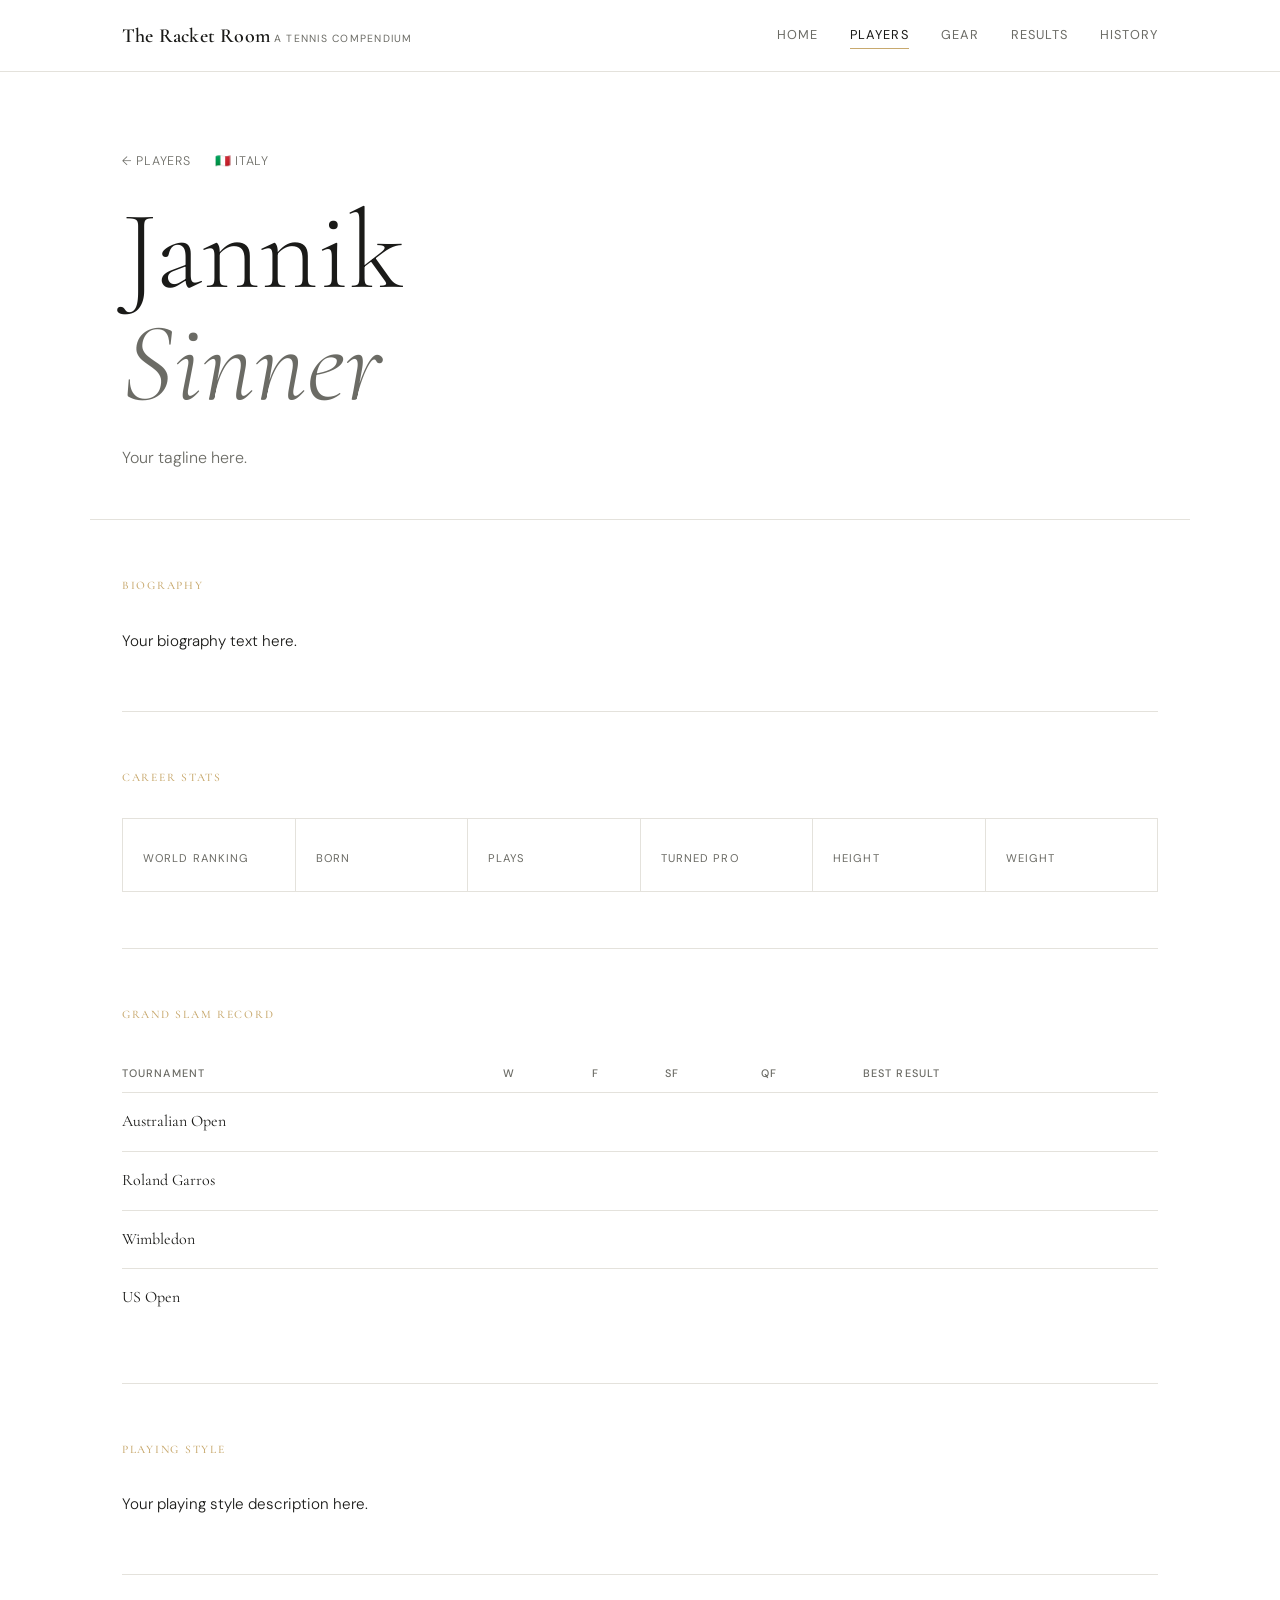
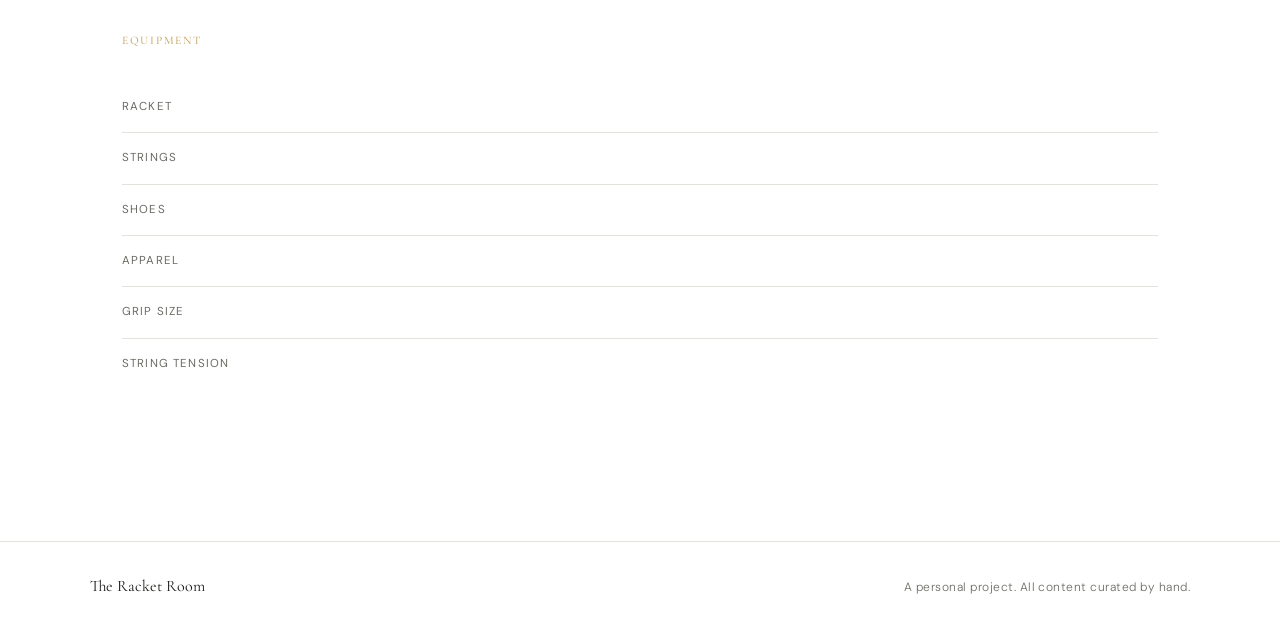
==== jannik-sinner.html @ db25bd74 "creating first player template" ====
<!DOCTYPE html>
<html lang="en">
<head>
  <meta charset="UTF-8" />
  <meta name="viewport" content="width=device-width, initial-scale=1.0" />
  <title>Jannik Sinner — The Racket Room</title>
  <link rel="stylesheet" href="style.css" />
  <link rel="stylesheet" href="player.css" />
  <link href="https://fonts.googleapis.com/css2?family=Cormorant+Garamond:ital,wght@0,300;0,400;0,600;1,300;1,400&family=DM+Sans:wght@300;400;500&display=swap" rel="stylesheet" />
</head>
<body>

  <!-- ─── Header (same as index.html) ─────────────────────────── -->
  <header class="site-header">
    <div class="header-inner">
      <div class="logo">
        <a href="index.html">
          <span class="logo-main">The Racket Room</span>
          <span class="logo-sub">A Tennis Compendium</span>
        </a>
      </div>
      <nav class="main-nav">
        <a href="index.html" class="nav-link">Home</a>
        <a href="#" class="nav-link active">Players</a>
        <a href="#" class="nav-link">Gear</a>
        <a href="#" class="nav-link">Results</a>
        <a href="#" class="nav-link">History</a>
      </nav>
    </div>
  </header>

  <main class="player-page">

    <!-- ─── Player Hero ────────────────────────────────────────── -->
    <section class="player-hero">
      <div class="player-hero-inner">
        <div class="player-meta">
          <a href="#" class="breadcrumb">← Players</a>
          <span class="player-nationality">🇮🇹 Italy</span>
        </div>
        <h1 class="player-name">Jannik<br /><em>Sinner</em></h1>
        <p class="player-tagline">
          <!-- ONE LINE: your own tagline or short characterization of the player -->
          Your tagline here.
        </p>
      </div>
    </section>

    <div class="player-body">

      <!-- ─── Bio ─────────────────────────────────────────────── -->
      <section class="profile-section" id="bio">
        <h2 class="section-heading">Biography</h2>
        <div class="prose">
          <p>
            <!-- Write your biography here. Multiple <p> tags are fine. -->
            Your biography text here.
          </p>
        </div>
      </section>

      <!-- ─── Career Stats ─────────────────────────────────────── -->
      <section class="profile-section" id="stats">
        <h2 class="section-heading">Career Stats</h2>
        <div class="stats-grid">
          <div class="stat-item">
            <span class="stat-value"><!-- e.g. 1 --></span>
            <span class="stat-label">World Ranking</span>
          </div>
          <div class="stat-item">
            <span class="stat-value"><!-- e.g. 2003 --></span>
            <span class="stat-label">Born</span>
          </div>
          <div class="stat-item">
            <span class="stat-value"><!-- e.g. Right --></span>
            <span class="stat-label">Plays</span>
          </div>
          <div class="stat-item">
            <span class="stat-value"><!-- e.g. 2019 --></span>
            <span class="stat-label">Turned Pro</span>
          </div>
          <div class="stat-item">
            <span class="stat-value"><!-- e.g. 188cm --></span>
            <span class="stat-label">Height</span>
          </div>
          <div class="stat-item">
            <span class="stat-value"><!-- e.g. 76kg --></span>
            <span class="stat-label">Weight</span>
          </div>
        </div>
      </section>

      <!-- ─── Grand Slam Record ────────────────────────────────── -->
      <section class="profile-section" id="grand-slams">
        <h2 class="section-heading">Grand Slam Record</h2>
        <table class="slam-table">
          <thead>
            <tr>
              <th>Tournament</th>
              <th>W</th>
              <th>F</th>
              <th>SF</th>
              <th>QF</th>
              <th>Best Result</th>
            </tr>
          </thead>
          <tbody>
            <tr>
              <td>Australian Open</td>
              <td><!-- wins --></td>
              <td><!-- finals --></td>
              <td><!-- semis --></td>
              <td><!-- quarters --></td>
              <td><!-- e.g. Winner 2024 --></td>
            </tr>
            <tr>
              <td>Roland Garros</td>
              <td></td>
              <td></td>
              <td></td>
              <td></td>
              <td></td>
            </tr>
            <tr>
              <td>Wimbledon</td>
              <td></td>
              <td></td>
              <td></td>
              <td></td>
              <td></td>
            </tr>
            <tr>
              <td>US Open</td>
              <td></td>
              <td></td>
              <td></td>
              <td></td>
              <td></td>
            </tr>
          </tbody>
        </table>
      </section>

      <!-- ─── Playing Style ────────────────────────────────────── -->
      <section class="profile-section" id="playing-style">
        <h2 class="section-heading">Playing Style</h2>
        <div class="prose">
          <p>
            <!-- Describe his style of play, strengths, tactics. Multiple <p> tags are fine. -->
            Your playing style description here.
          </p>
        </div>
      </section>

      <!-- ─── Equipment ────────────────────────────────────────── -->
      <section class="profile-section" id="equipment">
        <h2 class="section-heading">Equipment</h2>
        <div class="equipment-list">
          <div class="equipment-item">
            <span class="equipment-label">Racket</span>
            <span class="equipment-value"><!-- e.g. Head Speed Pro --></span>
          </div>
          <div class="equipment-item">
            <span class="equipment-label">Strings</span>
            <span class="equipment-value"><!-- e.g. Luxilon Alu Power --></span>
          </div>
          <div class="equipment-item">
            <span class="equipment-label">Shoes</span>
            <span class="equipment-value"><!-- e.g. Nike Air Zoom --></span>
          </div>
          <div class="equipment-item">
            <span class="equipment-label">Apparel</span>
            <span class="equipment-value"><!-- e.g. Nike --></span>
          </div>
          <div class="equipment-item">
            <span class="equipment-label">Grip size</span>
            <span class="equipment-value"><!-- e.g. L2 --></span>
          </div>
          <div class="equipment-item">
            <span class="equipment-label">String tension</span>
            <span class="equipment-value"><!-- e.g. 25/24 kg --></span>
          </div>
        </div>
      </section>

    </div><!-- /.player-body -->
  </main>

  <footer class="site-footer">
    <div class="footer-inner">
      <span class="footer-name">The Racket Room</span>
      <span class="footer-note">A personal project. All content curated by hand.</span>
    </div>
  </footer>

</body>
</html>
---- style.css ----
/* ─── Reset & Base ─────────────────────────────────────────────── */
*, *::before, *::after {
  box-sizing: border-box;
  margin: 0;
  padding: 0;
}

:root {
  --white:      #ffffff;
  --off-white:  #f7f6f3;
  --ink:        #1a1a18;
  --ink-light:  #6b6b65;
  --accent:     #c8a96e;
  --border:     #e4e2dc;

  --font-display: 'Cormorant Garamond', Georgia, serif;
  --font-body:    'DM Sans', sans-serif;

  --max-width: 1100px;
  --header-h:  72px;
}

html {
  font-size: 16px;
  scroll-behavior: smooth;
}

body {
  background-color: var(--white);
  color: var(--ink);
  font-family: var(--font-body);
  font-weight: 300;
  line-height: 1.6;
  -webkit-font-smoothing: antialiased;
}

a {
  color: inherit;
  text-decoration: none;
}

/* ─── Header ────────────────────────────────────────────────────── */
.site-header {
  position: fixed;
  top: 0;
  left: 0;
  right: 0;
  height: var(--header-h);
  background: rgba(255, 255, 255, 0.92);
  backdrop-filter: blur(8px);
  border-bottom: 1px solid var(--border);
  z-index: 100;
}

.header-inner {
  max-width: var(--max-width);
  margin: 0 auto;
  padding: 0 2rem;
  height: 100%;
  display: flex;
  align-items: center;
  justify-content: space-between;
}

.logo {
  display: flex;
  flex-direction: column;
  gap: 1px;
}

.logo-main {
  font-family: var(--font-display);
  font-size: 1.25rem;
  font-weight: 600;
  letter-spacing: 0.01em;
  color: var(--ink);
}

.logo-sub {
  font-size: 0.65rem;
  font-weight: 400;
  letter-spacing: 0.12em;
  text-transform: uppercase;
  color: var(--ink-light);
}

.main-nav {
  display: flex;
  gap: 2rem;
  align-items: center;
}

.nav-link {
  font-size: 0.8rem;
  font-weight: 400;
  letter-spacing: 0.08em;
  text-transform: uppercase;
  color: var(--ink-light);
  transition: color 0.2s ease;
  position: relative;
}

.nav-link::after {
  content: '';
  position: absolute;
  bottom: -3px;
  left: 0;
  right: 0;
  height: 1px;
  background: var(--accent);
  transform: scaleX(0);
  transition: transform 0.25s ease;
}

.nav-link:hover,
.nav-link.active {
  color: var(--ink);
}

.nav-link:hover::after,
.nav-link.active::after {
  transform: scaleX(1);
}

/* ─── Hero ──────────────────────────────────────────────────────── */
.hero {
  padding-top: calc(var(--header-h) + 6rem);
  padding-bottom: 5rem;
  padding-left: 2rem;
  padding-right: 2rem;
  max-width: var(--max-width);
  margin: 0 auto;
}

.hero-inner {
  max-width: 600px;
}

.hero-label {
  font-size: 0.72rem;
  letter-spacing: 0.15em;
  text-transform: uppercase;
  color: var(--accent);
  font-weight: 500;
  margin-bottom: 1.25rem;
}

.hero-title {
  font-family: var(--font-display);
  font-size: clamp(3.5rem, 8vw, 6rem);
  font-weight: 300;
  line-height: 1.05;
  color: var(--ink);
  margin-bottom: 1.75rem;
}

.hero-title em {
  font-style: italic;
  color: var(--ink-light);
}

.hero-description {
  font-size: 1rem;
  font-weight: 300;
  color: var(--ink-light);
  line-height: 1.75;
  max-width: 480px;
}

.hero-line {
  width: 48px;
  height: 1px;
  background: var(--accent);
  margin-top: 3rem;
}

/* ─── Section Cards ─────────────────────────────────────────────── */
.sections-grid {
  max-width: var(--max-width);
  margin: 0 auto;
  padding: 0 2rem 8rem;
  display: grid;
  grid-template-columns: repeat(auto-fit, minmax(240px, 1fr));
  gap: 1px;
  background: var(--border);
  border-top: 1px solid var(--border);
}

.section-card {
  background: var(--white);
  padding: 2.5rem 2rem;
  display: flex;
  flex-direction: column;
  gap: 0.75rem;
  transition: background 0.2s ease;
  position: relative;
  cursor: pointer;
}

.section-card:hover {
  background: var(--off-white);
}

.card-number {
  font-size: 0.68rem;
  font-weight: 500;
  letter-spacing: 0.12em;
  color: var(--accent);
  text-transform: uppercase;
}

.card-title {
  font-family: var(--font-display);
  font-size: 2rem;
  font-weight: 400;
  color: var(--ink);
  line-height: 1;
}

.card-desc {
  font-size: 0.85rem;
  color: var(--ink-light);
  line-height: 1.65;
  flex: 1;
}

.card-arrow {
  font-size: 1.1rem;
  color: var(--ink-light);
  transition: transform 0.2s ease, color 0.2s ease;
  display: inline-block;
  margin-top: 0.5rem;
}

.section-card:hover .card-arrow {
  transform: translateX(4px);
  color: var(--ink);
}

/* ─── Footer ────────────────────────────────────────────────────── */
.site-footer {
  border-top: 1px solid var(--border);
  padding: 2rem;
}

.footer-inner {
  max-width: var(--max-width);
  margin: 0 auto;
  display: flex;
  justify-content: space-between;
  align-items: center;
  flex-wrap: wrap;
  gap: 0.5rem;
}

.footer-name {
  font-family: var(--font-display);
  font-size: 1rem;
  font-weight: 400;
  color: var(--ink);
}

.footer-note {
  font-size: 0.75rem;
  color: var(--ink-light);
  letter-spacing: 0.04em;
}

/* ─── Responsive ────────────────────────────────────────────────── */
@media (max-width: 640px) {
  .main-nav {
    gap: 1.25rem;
  }

  .nav-link {
    font-size: 0.72rem;
  }

  .sections-grid {
    grid-template-columns: 1fr;
  }

  .footer-inner {
    flex-direction: column;
    align-items: flex-start;
  }
}
---- player.css ----
/* ─── Player Page Layout ────────────────────────────────────────── */
.player-page {
  padding-top: var(--header-h);
}

/* ─── Player Hero ───────────────────────────────────────────────── */
.player-hero {
  max-width: var(--max-width);
  margin: 0 auto;
  padding: 5rem 2rem 3rem;
  border-bottom: 1px solid var(--border);
}

.player-meta {
  display: flex;
  align-items: center;
  gap: 1.5rem;
  margin-bottom: 1.5rem;
}

.breadcrumb {
  font-size: 0.78rem;
  letter-spacing: 0.06em;
  color: var(--ink-light);
  text-transform: uppercase;
  transition: color 0.2s ease;
}

.breadcrumb:hover {
  color: var(--ink);
}

.player-nationality {
  font-size: 0.78rem;
  letter-spacing: 0.06em;
  color: var(--ink-light);
  text-transform: uppercase;
}

.player-name {
  font-family: var(--font-display);
  font-size: clamp(3.5rem, 9vw, 7rem);
  font-weight: 300;
  line-height: 1.0;
  color: var(--ink);
  margin-bottom: 1.5rem;
}

.player-name em {
  font-style: italic;
  color: var(--ink-light);
}

.player-tagline {
  font-size: 1rem;
  color: var(--ink-light);
  font-weight: 300;
  max-width: 520px;
  line-height: 1.7;
}

/* ─── Player Body ───────────────────────────────────────────────── */
.player-body {
  max-width: var(--max-width);
  margin: 0 auto;
  padding: 0 2rem 6rem;
}

/* ─── Profile Sections ──────────────────────────────────────────── */
.profile-section {
  padding: 3.5rem 0;
  border-bottom: 1px solid var(--border);
}

.profile-section:last-child {
  border-bottom: none;
}

.section-heading {
  font-family: var(--font-display);
  font-size: 0.72rem;
  font-weight: 500;
  letter-spacing: 0.15em;
  text-transform: uppercase;
  color: var(--accent);
  margin-bottom: 2rem;
}

/* ─── Prose ─────────────────────────────────────────────────────── */
.prose p {
  font-size: 0.95rem;
  color: var(--ink);
  line-height: 1.85;
  max-width: 680px;
  font-weight: 300;
  margin-bottom: 1.25rem;
}

.prose p:last-child {
  margin-bottom: 0;
}

/* ─── Stats Grid ────────────────────────────────────────────────── */
.stats-grid {
  display: grid;
  grid-template-columns: repeat(auto-fit, minmax(140px, 1fr));
  gap: 1px;
  background: var(--border);
  border: 1px solid var(--border);
}

.stat-item {
  background: var(--white);
  padding: 1.5rem 1.25rem;
  display: flex;
  flex-direction: column;
  gap: 0.4rem;
}

.stat-value {
  font-family: var(--font-display);
  font-size: 2rem;
  font-weight: 400;
  color: var(--ink);
  line-height: 1;
}

.stat-label {
  font-size: 0.7rem;
  letter-spacing: 0.1em;
  text-transform: uppercase;
  color: var(--ink-light);
  font-weight: 400;
}

/* ─── Grand Slam Table ──────────────────────────────────────────── */
.slam-table {
  width: 100%;
  border-collapse: collapse;
  font-size: 0.875rem;
}

.slam-table th {
  text-align: left;
  font-size: 0.68rem;
  letter-spacing: 0.1em;
  text-transform: uppercase;
  color: var(--ink-light);
  font-weight: 500;
  padding: 0.6rem 1rem 0.6rem 0;
  border-bottom: 1px solid var(--border);
}

.slam-table td {
  padding: 1rem 1rem 1rem 0;
  border-bottom: 1px solid var(--border);
  color: var(--ink);
  font-weight: 300;
}

.slam-table tr:last-child td {
  border-bottom: none;
}

.slam-table td:first-child {
  font-family: var(--font-display);
  font-size: 1rem;
  font-weight: 400;
}

/* ─── Equipment List ────────────────────────────────────────────── */
.equipment-list {
  display: flex;
  flex-direction: column;
  gap: 0;
}

.equipment-item {
  display: flex;
  align-items: baseline;
  gap: 2rem;
  padding: 1rem 0;
  border-bottom: 1px solid var(--border);
}

.equipment-item:last-child {
  border-bottom: none;
}

.equipment-label {
  font-size: 0.72rem;
  letter-spacing: 0.1em;
  text-transform: uppercase;
  color: var(--ink-light);
  font-weight: 400;
  min-width: 110px;
  flex-shrink: 0;
}

.equipment-value {
  font-family: var(--font-display);
  font-size: 1.1rem;
  font-weight: 400;
  color: var(--ink);
}

/* ─── Responsive ────────────────────────────────────────────────── */
@media (max-width: 640px) {
  .stats-grid {
    grid-template-columns: repeat(2, 1fr);
  }

  .slam-table {
    font-size: 0.8rem;
  }

  .equipment-item {
    flex-direction: column;
    gap: 0.35rem;
  }
}
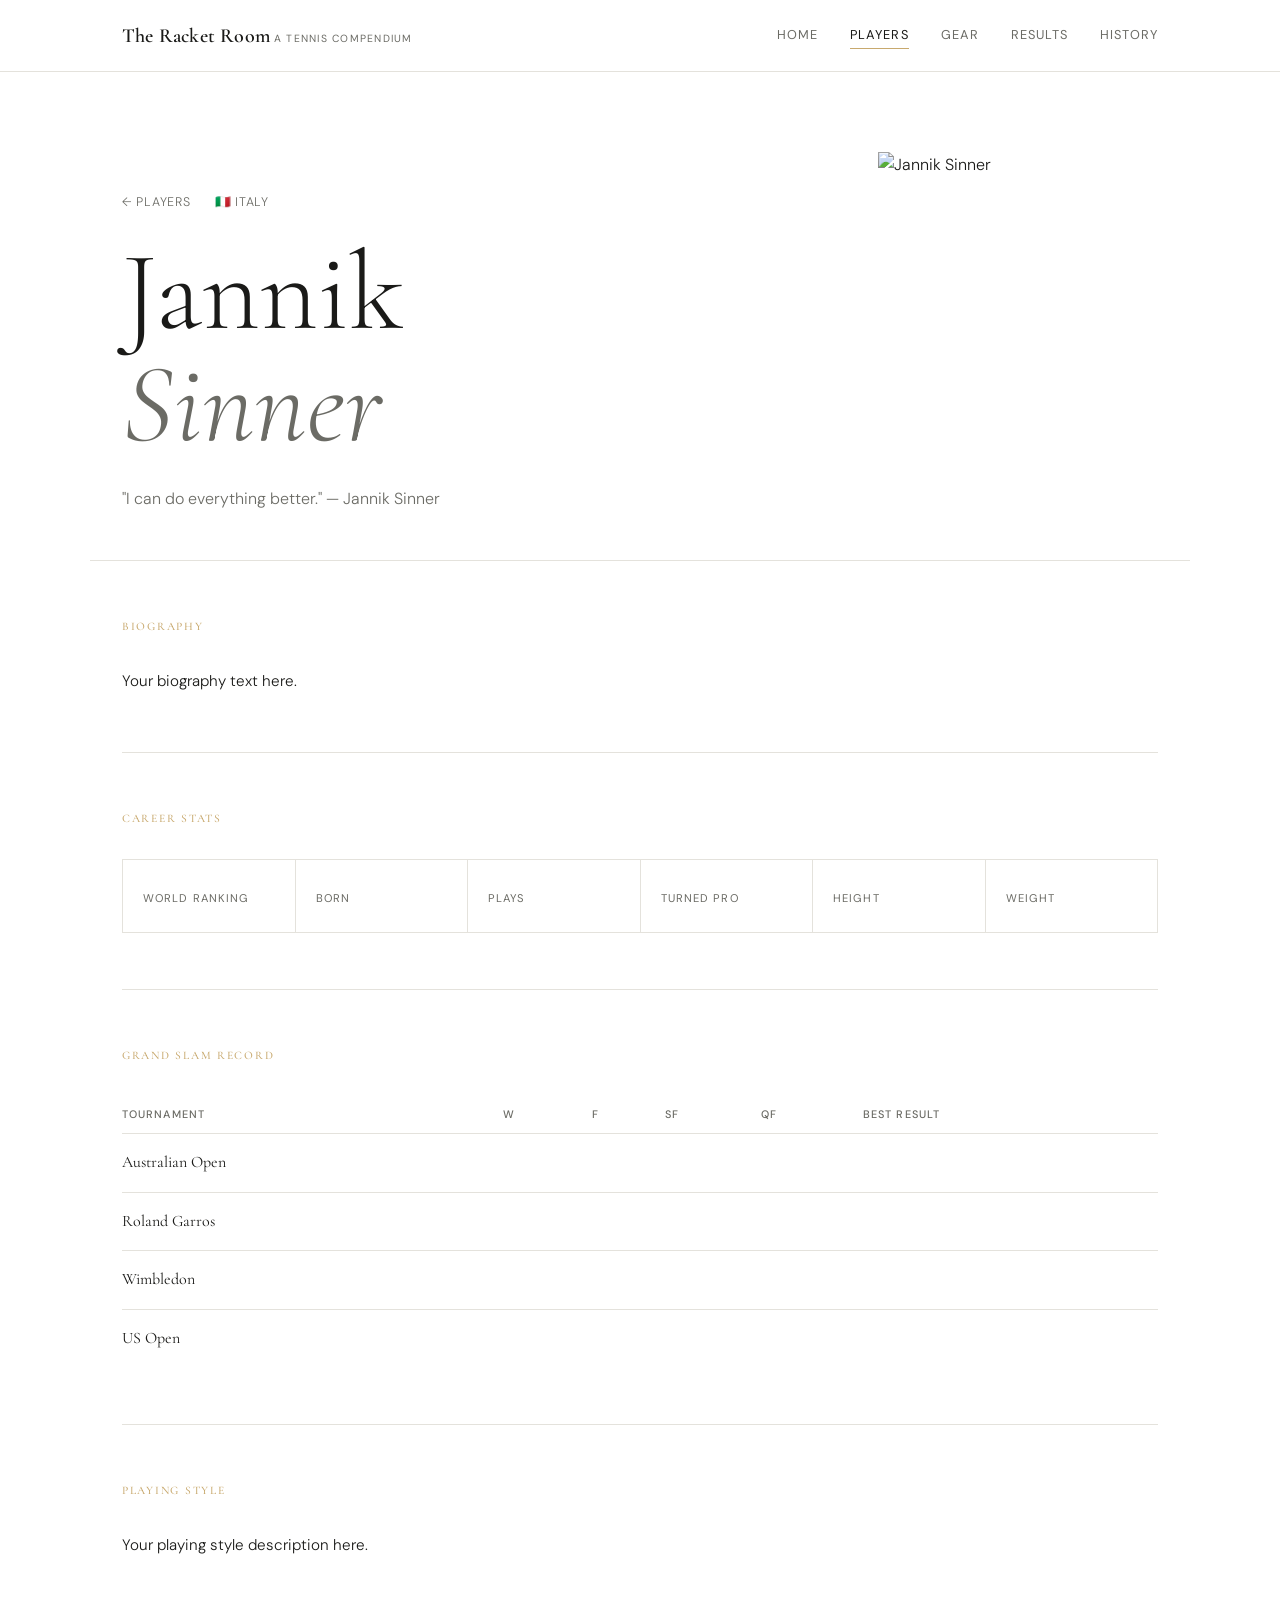
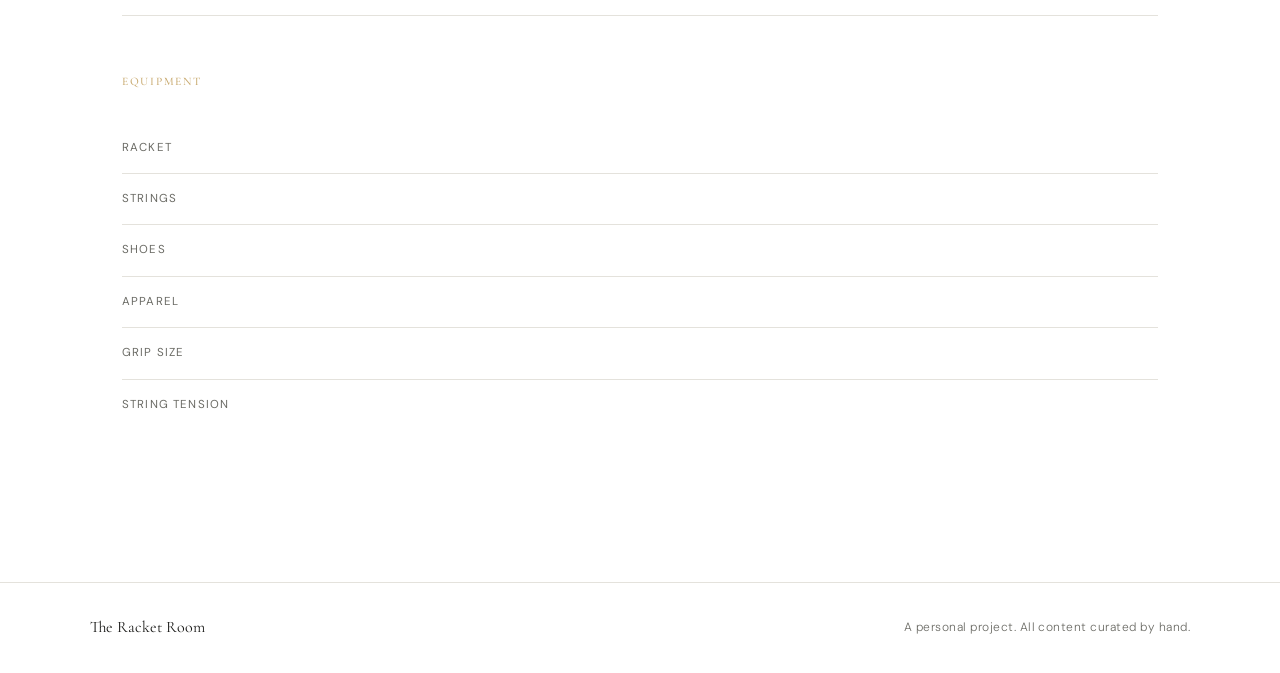
==== commit b2b40825: "added image of player to webpage" ====
--- a/jannik-sinner.html
+++ b/jannik-sinner.html
@@ -33,17 +33,19 @@
 
     <!-- ─── Player Hero ────────────────────────────────────────── -->
     <section class="player-hero">
-      <div class="player-hero-inner">
+    <div class="player-hero-inner">
         <div class="player-meta">
-          <a href="#" class="breadcrumb">← Players</a>
-          <span class="player-nationality">🇮🇹 Italy</span>
+        <a href="#" class="breadcrumb">← Players</a>
+        <span class="player-nationality">🇮🇹 Italy</span>
         </div>
         <h1 class="player-name">Jannik<br /><em>Sinner</em></h1>
         <p class="player-tagline">
-          <!-- ONE LINE: your own tagline or short characterization of the player -->
-          Your tagline here.
+        "I can do everything better." — Jannik Sinner
         </p>
-      </div>
+    </div>
+    <div class="player-hero-image">
+        <img src="images/jannik-sinner.jpg" alt="Jannik Sinner" />
+    </div>
     </section>
 
     <div class="player-body">
--- a/player.css
+++ b/player.css
@@ -57,6 +57,37 @@
   font-weight: 300;
   max-width: 520px;
   line-height: 1.7;
+}
+
+/* ─── Player Hero Image ─────────────────────────────────────── */
+.player-hero {
+  display: flex;
+  align-items: flex-end;
+  justify-content: space-between;
+  gap: 2rem;
+}
+
+.player-hero-image {
+  flex-shrink: 0;
+  width: 280px;
+}
+
+.player-hero-image img {
+  width: 100%;
+  height: 360px;
+  object-fit: cover;
+  object-position: top;
+  display: block;
+}
+
+@media (max-width: 640px) {
+  .player-hero {
+    flex-direction: column;
+  }
+
+  .player-hero-image {
+    width: 100%;
+  }
 }
 
 /* ─── Player Body ───────────────────────────────────────────────── */
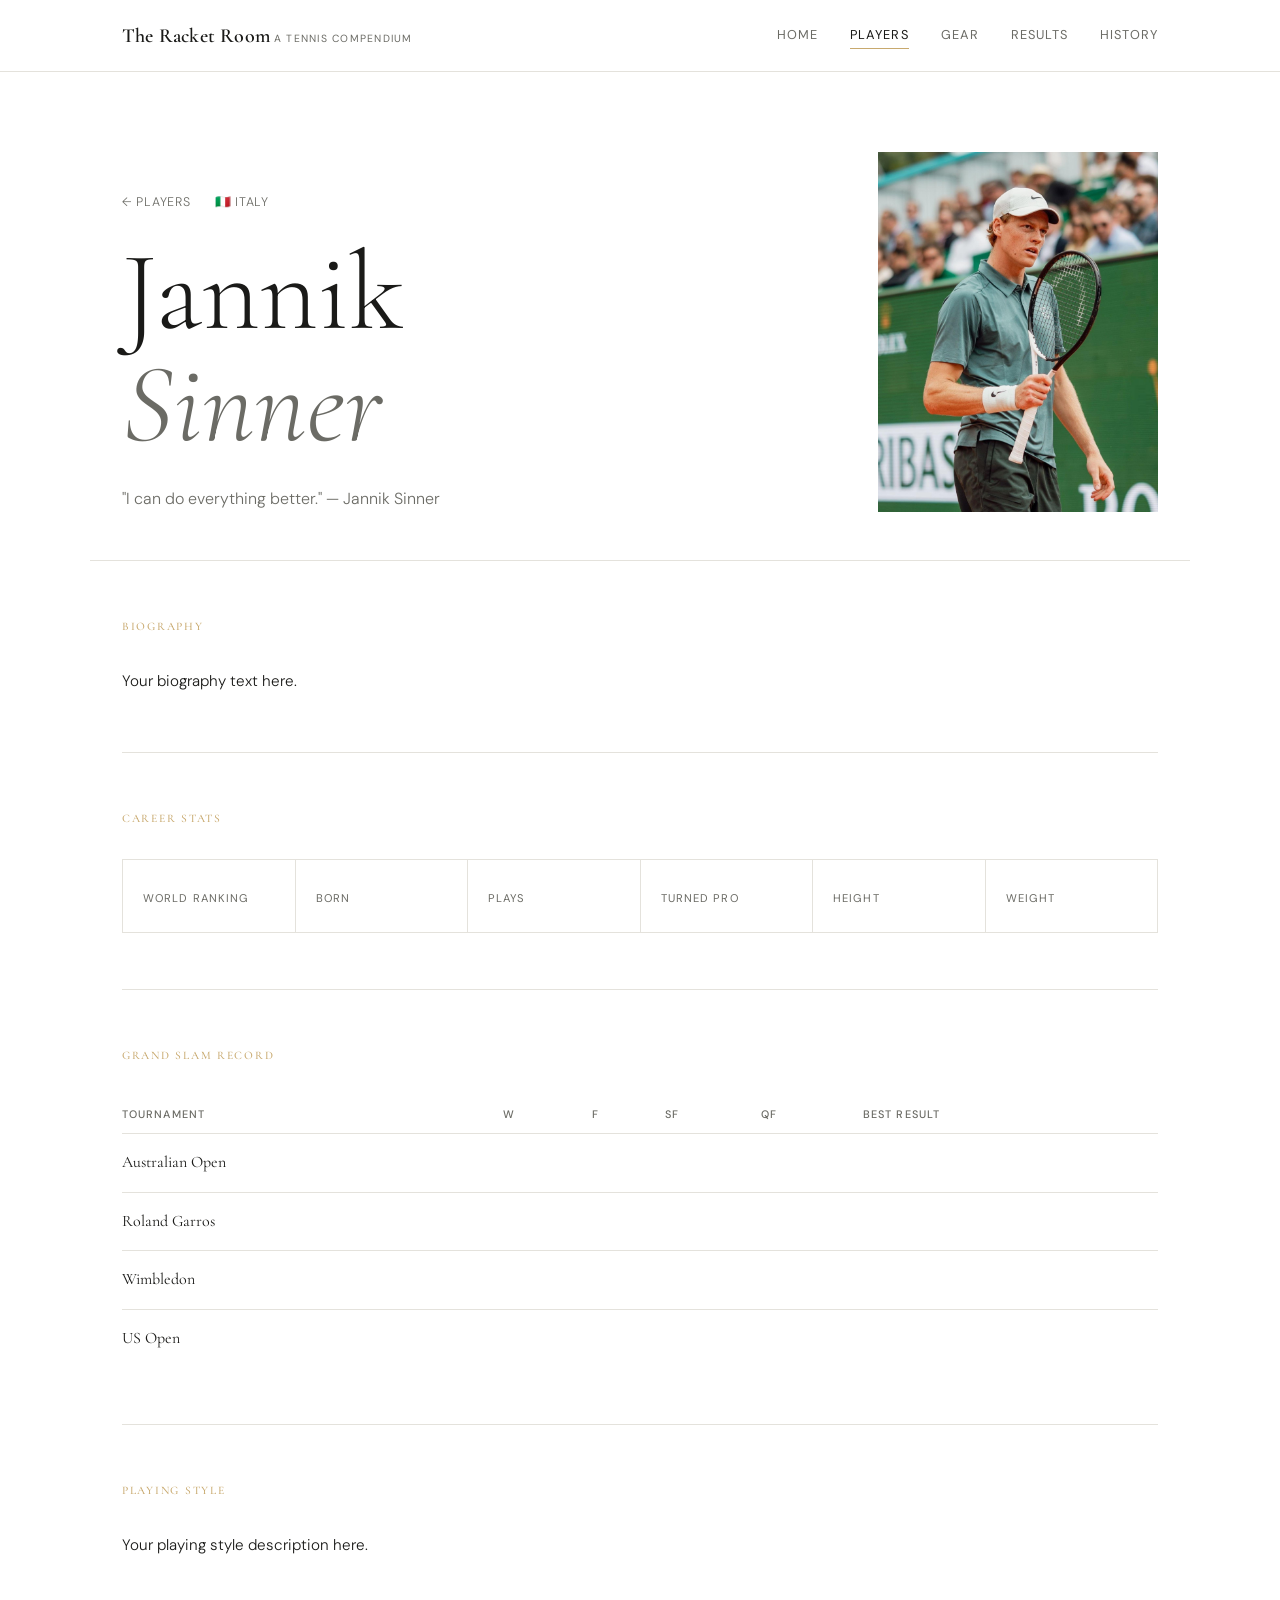
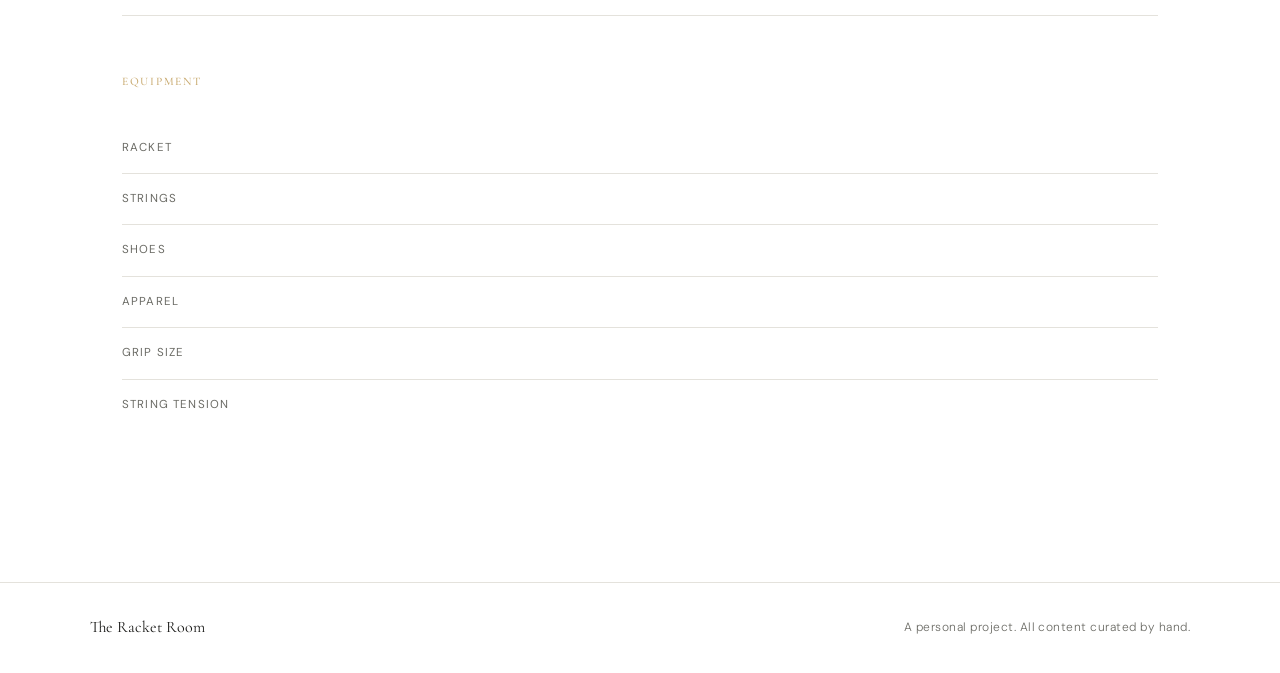
==== commit f0892348: "changed typo" ====
--- a/jannik-sinner.html
+++ b/jannik-sinner.html
@@ -44,7 +44,7 @@
         </p>
     </div>
     <div class="player-hero-image">
-        <img src="images/jannik-sinner.jpg" alt="Jannik Sinner" />
+        <img src="images/jannik_sinner.jpg" alt="Jannik Sinner" />
     </div>
     </section>
 
